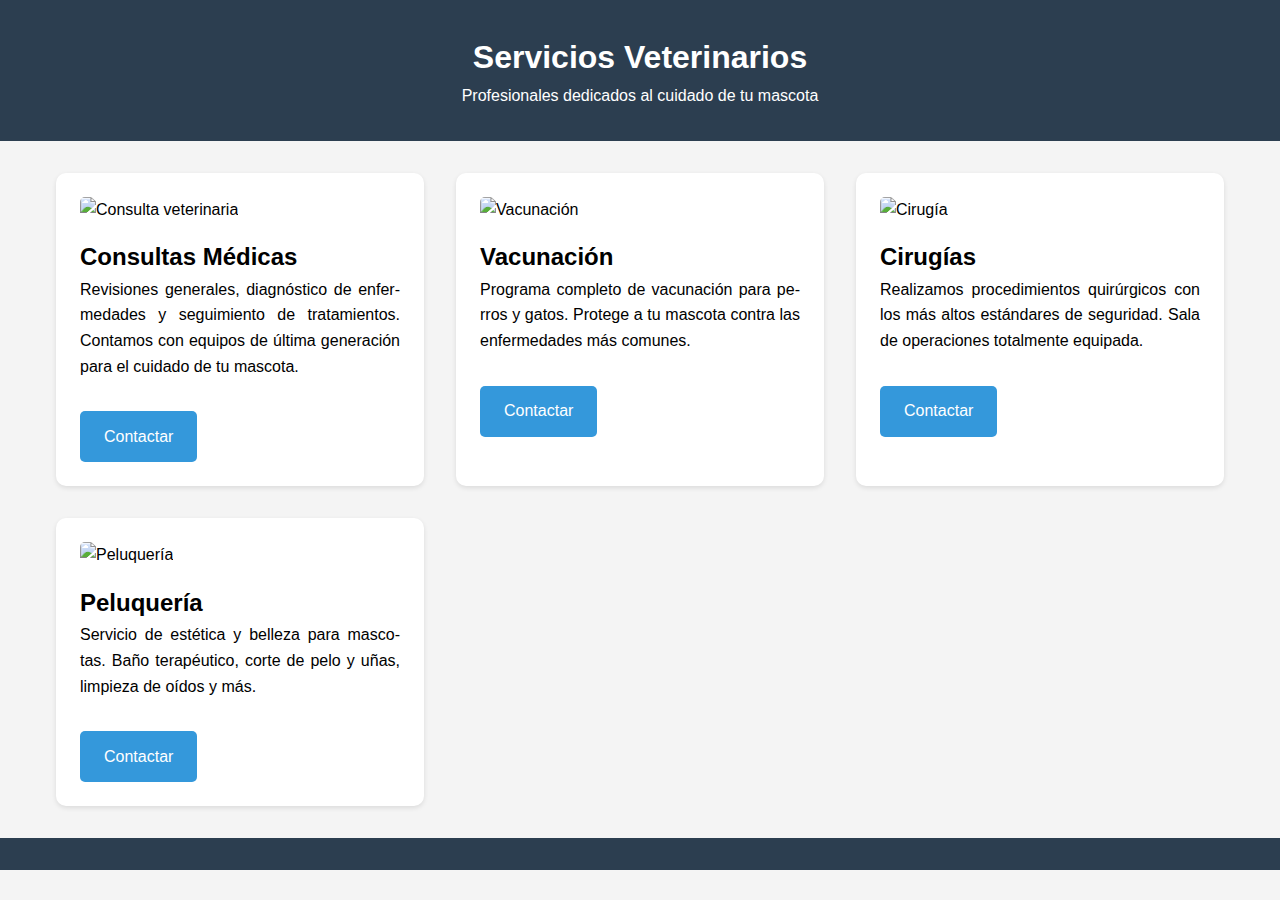
==== servicios.html @ be1c6e9a "algunos avances" ====
<!DOCTYPE html>
<html lang="es">
<head>
    <meta charset="UTF-8">
    <meta name="viewport" content="width=device-width, initial-scale=1.0">
    <title>Veterinaria Patitas - Servicios</title>
    <link rel="stylesheet" href="css/servicios.css">
</head>
<body>
    <header>
        <h1>Servicios Veterinarios</h1>
        <p>Profesionales dedicados al cuidado de tu mascota</p>
    </header>

    <div class="servicios-container">
        <div class="grid-servicios">
            <div class="servicio">
                <img src="" alt="Consulta veterinaria">
                <h2>Consultas Médicas</h2>
                <p>Revisiones generales, diagnóstico de enfermedades y seguimiento de tratamientos. Contamos con equipos de última generación para el cuidado de tu mascota.</p>
                <a href="contacto.html" class="boton-contacto">Contactar</a>
            </div>

            <div class="servicio">
                <img src="" alt="Vacunación">
                <h2>Vacunación</h2>
                <p>Programa completo de vacunación para perros y gatos. Protege a tu mascota contra las enfermedades más comunes.</p>
                <a href="contacto.html" class="boton-contacto">Contactar</a>
            </div>

            <div class="servicio">
                <img src="" alt="Cirugía">
                <h2>Cirugías</h2>
                <p>Realizamos procedimientos quirúrgicos con los más altos estándares de seguridad. Sala de operaciones totalmente equipada.</p>
                <a href="contacto.html" class="boton-contacto">Contactar</a>
            </div>

            <div class="servicio">
                <img src="" alt="Peluquería">
                <h2>Peluquería</h2>
                <p>Servicio de estética y belleza para mascotas. Baño terapéutico, corte de pelo y uñas, limpieza de oídos y más.</p>
                <a href="contacto.html" class="boton-contacto">Contactar</a>
            </div>
        </div>
    </div>

    <footer>
        <p></p>
    </footer>

    <script>
    
        document.querySelectorAll('.boton-contacto').forEach(boton => {
        boton.addEventListener('click', function(e) {
        e.preventDefault();
        // Animación del botón
        this.style.transform = 'scale(0.95)';
        setTimeout(() => {
            this.style.transform = 'scale(1)';
            window.location.href = this.href;
        }, 200);
    });
});

        document.querySelectorAll('.servicio').forEach(servicio => {
        servicio.addEventListener('mouseover', () => {
        servicio.style.transform = 'translateY(-5px) scale(1.02)';
    });
    
    servicio.addEventListener('mouseout', () => {
        servicio.style.transform = 'translateY(0) scale(1)';
    });
});
    </script>
</body>
</html>
---- css/servicios.css ----
* {
    margin: 0;
    padding: 0;
    box-sizing: border-box;
}

body {
    font-family: Arial, sans-serif;
    line-height: 1.6;
    background-color: #f4f4f4;
}

header {
    background-color: #2c3e50;
    color: white;
    text-align: center;
    padding: 2rem;
}

.servicios-container {
    max-width: 1200px;
    margin: 2rem auto;
    padding: 0 1rem;
}

.grid-servicios {
    display: grid;
    grid-template-columns: repeat(auto-fit, minmax(300px, 1fr));
    gap: 2rem;
}

.servicio {
    background: white;
    padding: 1.5rem;
    border-radius: 10px;
    box-shadow: 0 2px 5px rgba(0,0,0,0.1);
    transition: transform 0.3s ease;
}

.servicio p {
    text-align: justify;
    text-justify: inter-word;
    margin-bottom: 1rem;
    hyphens: auto;
    -webkit-hyphens: auto;
}

.servicio:hover {
    transform: translateY(-5px);
}

.servicio img {
    width: 100%;
    height: 200px;
    object-fit: cover;
    border-radius: 5px;
    margin-bottom: 1rem;
}

.boton-contacto {
    display: inline-block;
    background-color: #3498db;
    color: white;
    padding: 0.8rem 1.5rem;
    text-decoration: none;
    border-radius: 5px;
    margin-top: 1rem;
    transition: background-color 0.3s ease;
}

.boton-contacto:hover {
    background-color: #2980b9;
}

footer {
    background-color: #2c3e50;
    color: white;
    text-align: center;
    padding: 1rem;
    position: relative;
    bottom: 0;
    width: 100%;
}
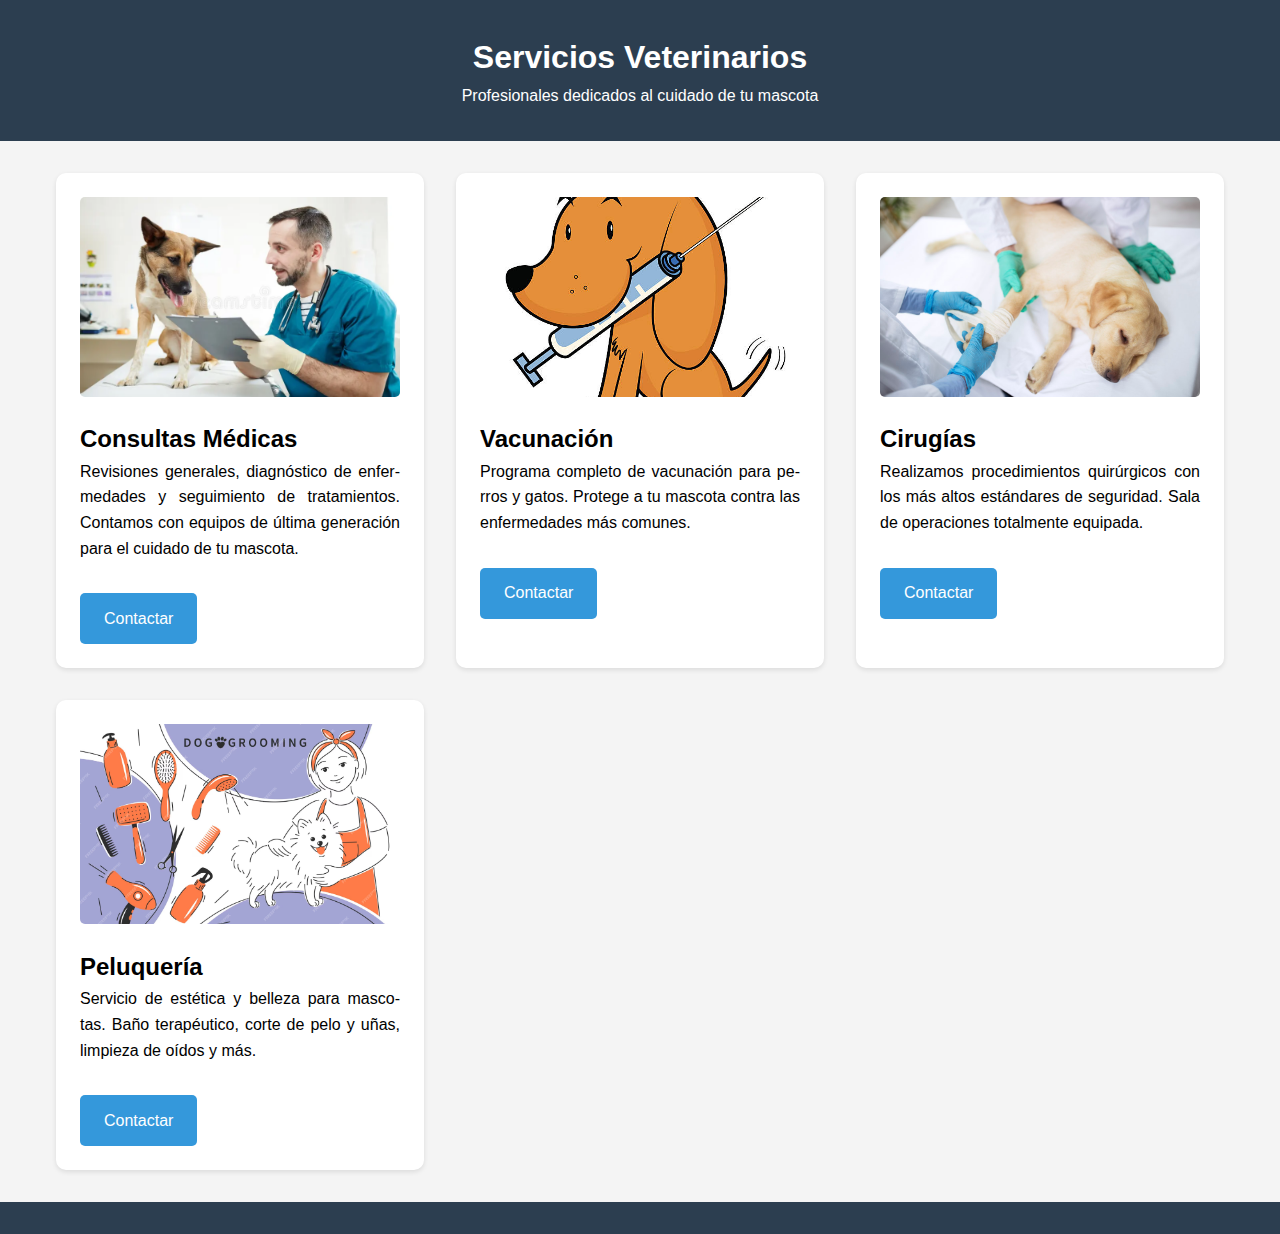
==== commit d31f0b83: "cambios" ====
--- a/servicios.html
+++ b/servicios.html
@@ -15,28 +15,28 @@
     <div class="servicios-container">
         <div class="grid-servicios">
             <div class="servicio">
-                <img src="" alt="Consulta veterinaria">
+                <img src="img/consulta-del-veterinario-112897656.webp" alt="Consulta veterinaria">
                 <h2>Consultas Médicas</h2>
                 <p>Revisiones generales, diagnóstico de enfermedades y seguimiento de tratamientos. Contamos con equipos de última generación para el cuidado de tu mascota.</p>
                 <a href="contacto.html" class="boton-contacto">Contactar</a>
             </div>
 
             <div class="servicio">
-                <img src="" alt="Vacunación">
+                <img src="img/DOGS.jpg" alt="Vacunación">
                 <h2>Vacunación</h2>
                 <p>Programa completo de vacunación para perros y gatos. Protege a tu mascota contra las enfermedades más comunes.</p>
                 <a href="contacto.html" class="boton-contacto">Contactar</a>
             </div>
 
             <div class="servicio">
-                <img src="" alt="Cirugía">
+                <img src="img/cirugias-animales-3.jpg" alt="Cirugía">
                 <h2>Cirugías</h2>
                 <p>Realizamos procedimientos quirúrgicos con los más altos estándares de seguridad. Sala de operaciones totalmente equipada.</p>
                 <a href="contacto.html" class="boton-contacto">Contactar</a>
             </div>
 
             <div class="servicio">
-                <img src="" alt="Peluquería">
+                <img src="img/peluqueria-canina-perro-dibujos-animados-peluquero-profesional-mujer-peluquero-perro_528132-685.avif" alt="Peluquería">
                 <h2>Peluquería</h2>
                 <p>Servicio de estética y belleza para mascotas. Baño terapéutico, corte de pelo y uñas, limpieza de oídos y más.</p>
                 <a href="contacto.html" class="boton-contacto">Contactar</a>
